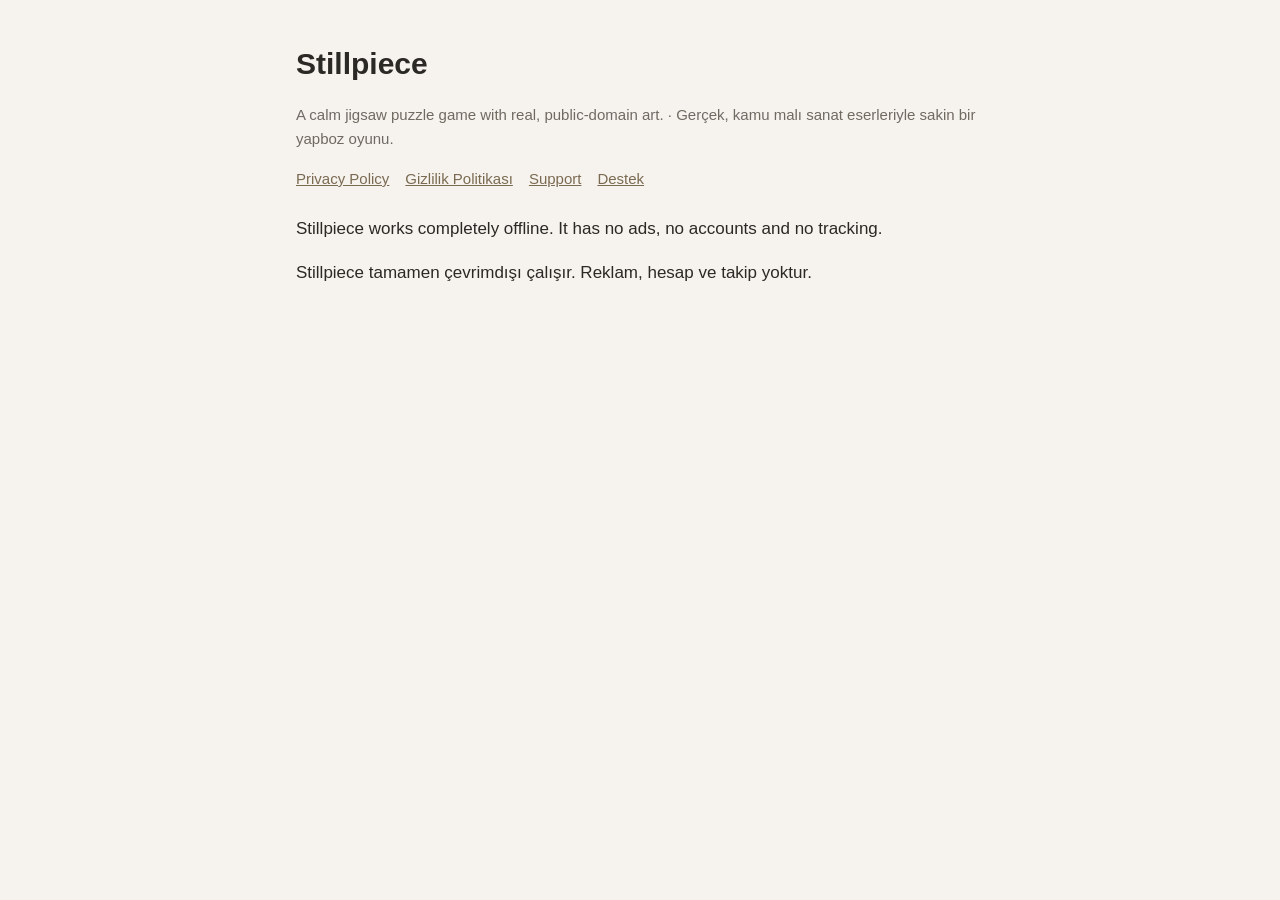
==== index.html @ 2fc926c3 "Gizlilik politikası ve destek sayfası Co-Authored-By: Claude Opus 5.5 <noreply@anthropic.com> Claude" ====
<!doctype html>
<html lang="en">
<head>
<meta charset="utf-8">
<meta name="viewport" content="width=device-width, initial-scale=1">
<title>Stillpiece</title>
<link rel="stylesheet" href="style.css">
</head>
<body>
<main>
<h1>Stillpiece</h1>
<p class="muted">A calm jigsaw puzzle game with real, public-domain art. · Gerçek, kamu malı sanat eserleriyle sakin bir yapboz oyunu.</p>
<nav>
<a href="privacy.html">Privacy Policy</a>
<a href="privacy.html#tr">Gizlilik Politikası</a>
<a href="support.html">Support</a>
<a href="support.html#tr">Destek</a>
</nav>
<p>Stillpiece works completely offline. It has no ads, no accounts and no tracking.</p>
<p>Stillpiece tamamen çevrimdışı çalışır. Reklam, hesap ve takip yoktur.</p>
</main>
</body>
</html>
---- style.css ----
:root{--bg:#f6f3ee;--fg:#2b2925;--muted:#6f6a62;--line:#e0dad0;--accent:#7a6a52}
@media (prefers-color-scheme:dark){:root{--bg:#1d1c1a;--fg:#ebe6dd;--muted:#a59f94;--line:#3a3733;--accent:#c8b593}}
*{box-sizing:border-box}
body{margin:0;background:var(--bg);color:var(--fg);font:17px/1.6 -apple-system,BlinkMacSystemFont,"Segoe UI",Roboto,sans-serif}
main{max-width:720px;margin:0 auto;padding:40px 16px 64px}
h1{font-size:30px;margin:0 0 4px}
h2{font-size:20px;margin:32px 0 8px}
p,li{color:var(--fg)}
.muted{color:var(--muted);font-size:15px}
a{color:var(--accent)}
nav{display:flex;gap:16px;flex-wrap:wrap;margin:16px 0 24px;font-size:15px}
hr{border:0;border-top:1px solid var(--line);margin:48px 0}
ul{padding-left:22px}
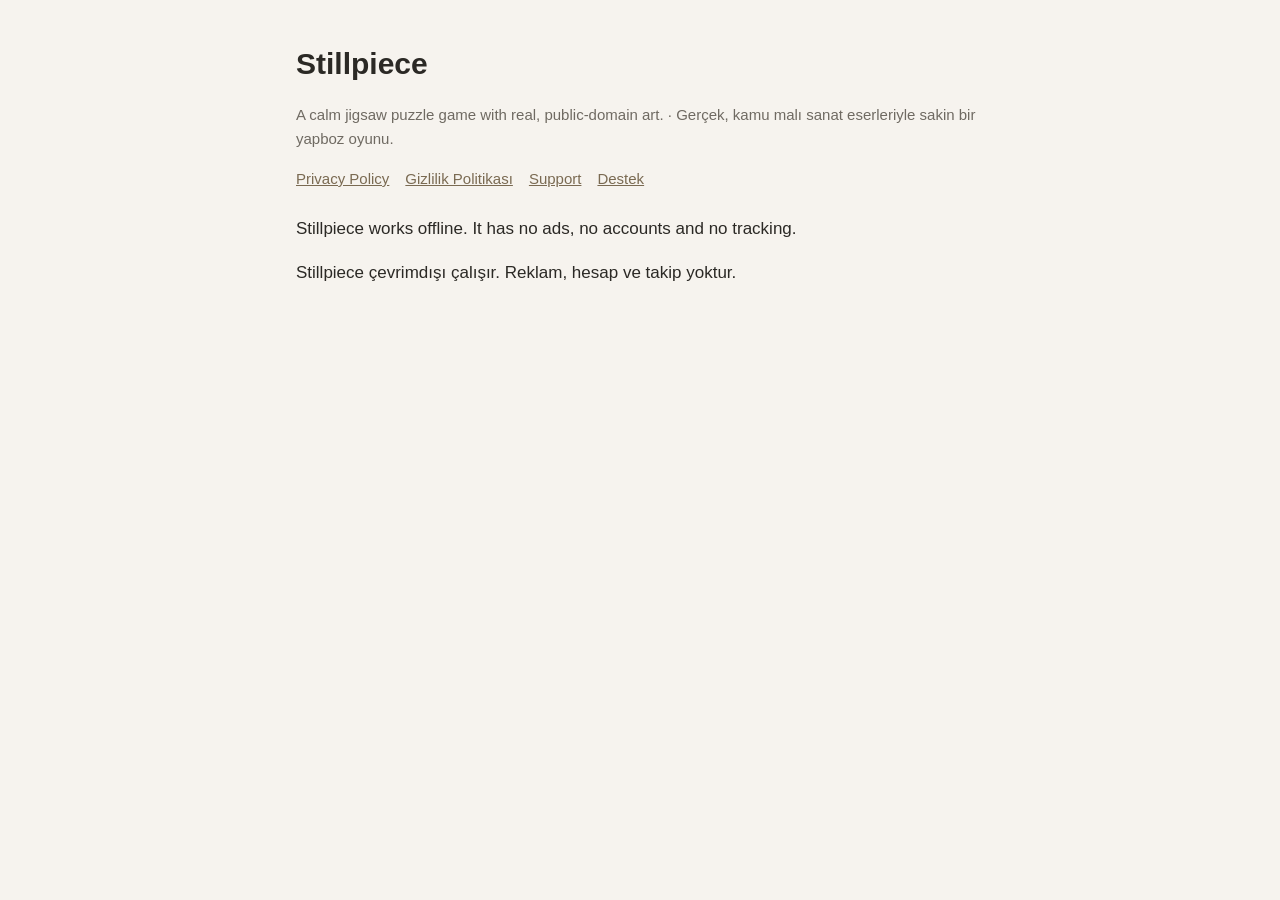
==== commit 8dd86cd6: "Gizlilik: adsız çökme raporları (Sentry), kapatılabilir Co-Authored-By: Claude Opus 5.5 <noreply@ant" ====
--- a/index.html
+++ b/index.html
@@ -16,8 +16,8 @@
 <a href="support.html">Support</a>
 <a href="support.html#tr">Destek</a>
 </nav>
-<p>Stillpiece works completely offline. It has no ads, no accounts and no tracking.</p>
-<p>Stillpiece tamamen çevrimdışı çalışır. Reklam, hesap ve takip yoktur.</p>
+<p>Stillpiece works offline. It has no ads, no accounts and no tracking.</p>
+<p>Stillpiece çevrimdışı çalışır. Reklam, hesap ve takip yoktur.</p>
 </main>
 </body>
 </html>
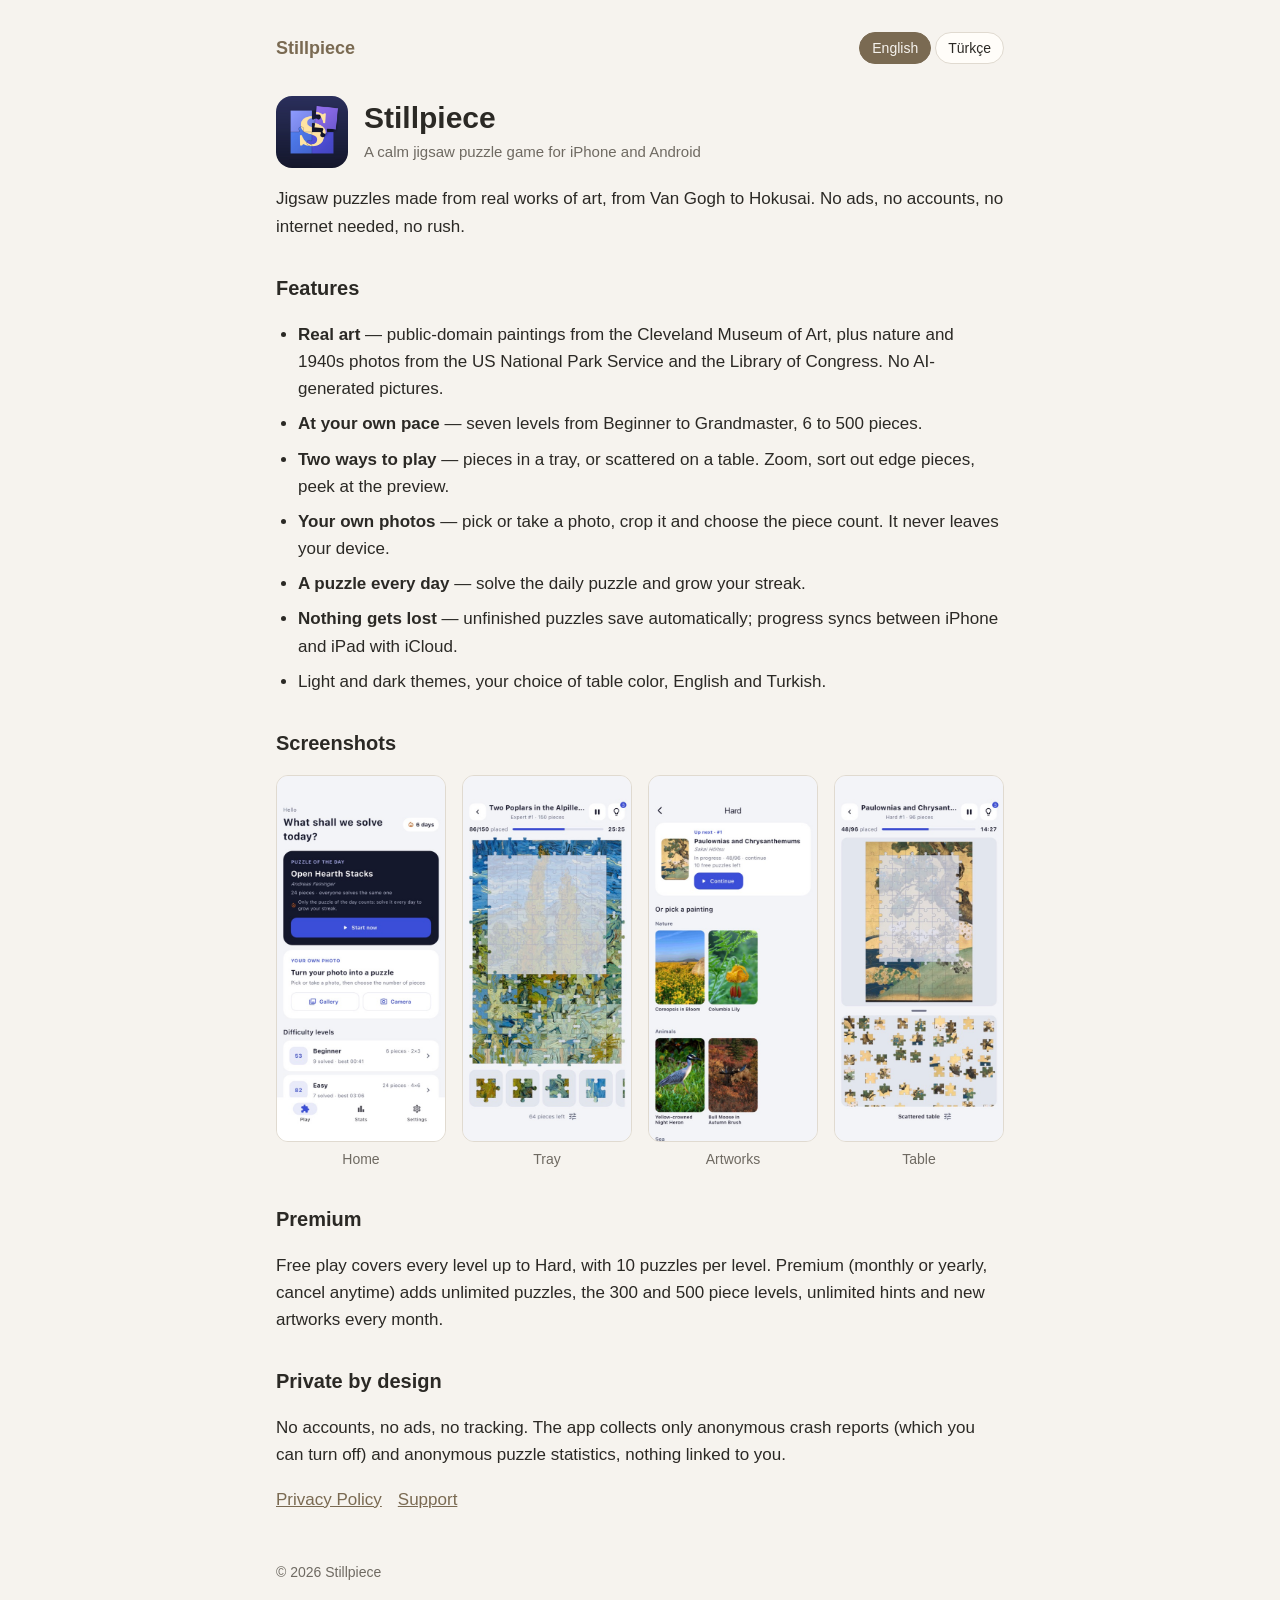
==== commit 83eaaa3f: "Tanıtım sayfası; gizlilik ve destek İngilizce/Türkçe ayrı sayfalar; eser kaynağı düzeltildi; depo ad" ====
--- a/index.html
+++ b/index.html
@@ -4,20 +4,93 @@
 <meta charset="utf-8">
 <meta name="viewport" content="width=device-width, initial-scale=1">
 <title>Stillpiece</title>
+<meta name="description" content="Stillpiece — a calm jigsaw puzzle game with real, public-domain art for iPhone and Android. No ads, no accounts, works offline.">
+<link rel="icon" href="img/icon.jpg">
 <link rel="stylesheet" href="style.css">
 </head>
 <body>
 <main>
-<h1>Stillpiece</h1>
-<p class="muted">A calm jigsaw puzzle game with real, public-domain art. · Gerçek, kamu malı sanat eserleriyle sakin bir yapboz oyunu.</p>
-<nav>
-<a href="privacy.html">Privacy Policy</a>
-<a href="privacy.html#tr">Gizlilik Politikası</a>
-<a href="support.html">Support</a>
-<a href="support.html#tr">Destek</a>
-</nav>
-<p>Stillpiece works offline. It has no ads, no accounts and no tracking.</p>
-<p>Stillpiece çevrimdışı çalışır. Reklam, hesap ve takip yoktur.</p>
+<header class="top">
+  <a class="brand" href="index.html">Stillpiece</a>
+  <div class="lang" role="group" aria-label="Language / Dil">
+    <button type="button" data-set="en" aria-pressed="true">English</button>
+    <button type="button" data-set="tr" aria-pressed="false">Türkçe</button>
+  </div>
+</header>
+
+<div class="hero">
+  <img src="img/icon.jpg" alt="" width="72" height="72">
+  <div>
+    <h1>Stillpiece</h1>
+    <p class="meta" data-l="en">A calm jigsaw puzzle game for iPhone and Android</p>
+    <p class="meta" data-l="tr" hidden>iPhone ve Android için sakin bir yapboz oyunu</p>
+  </div>
+</div>
+
+<p data-l="en">Jigsaw puzzles made from real works of art, from Van Gogh to Hokusai. No ads, no accounts, no internet needed, no rush.</p>
+<p data-l="tr" hidden>Van Gogh'dan Hokusai'ye gerçek sanat eserlerinden yapbozlar. Reklam yok, hesap yok, internet gerekmez, acele yok.</p>
+
+<h2 data-l="en">Features</h2><h2 data-l="tr" hidden>Özellikler</h2>
+<ul class="features" data-l="en">
+  <li><b>Real art</b> — public-domain paintings from the Cleveland Museum of Art, plus nature and 1940s photos from the US National Park Service and the Library of Congress. No AI-generated pictures.</li>
+  <li><b>At your own pace</b> — seven levels from Beginner to Grandmaster, 6 to 500 pieces.</li>
+  <li><b>Two ways to play</b> — pieces in a tray, or scattered on a table. Zoom, sort out edge pieces, peek at the preview.</li>
+  <li><b>Your own photos</b> — pick or take a photo, crop it and choose the piece count. It never leaves your device.</li>
+  <li><b>A puzzle every day</b> — solve the daily puzzle and grow your streak.</li>
+  <li><b>Nothing gets lost</b> — unfinished puzzles save automatically; progress syncs between iPhone and iPad with iCloud.</li>
+  <li>Light and dark themes, your choice of table color, English and Turkish.</li>
+</ul>
+<ul class="features" data-l="tr" hidden>
+  <li><b>Gerçek eserler</b> — Cleveland Museum of Art'ın kamu malı tabloları; ABD Milli Parklar Servisi ve Library of Congress'ten doğa ve 1940'lar fotoğrafları. Yapay zekâyla üretilmiş görsel yok.</li>
+  <li><b>Kendi hızında</b> — Başlangıç'tan Büyük Usta'ya yedi seviye, 6'dan 500 parçaya.</li>
+  <li><b>İki oyun biçimi</b> — parçalar tepside ya da masaya dağılmış. Yakınlaştır, kenar parçalarını ayır, önizlemeye bak.</li>
+  <li><b>Kendi fotoğrafların</b> — bir fotoğraf seç ya da çek, kırp, parça sayısını belirle. Fotoğraf cihazından çıkmaz.</li>
+  <li><b>Her gün bir yapboz</b> — günün yapbozunu çöz, art arda günlerle serini büyüt.</li>
+  <li><b>Hiçbir şey kaybolmaz</b> — yarım kalan yapboz otomatik kaydedilir; ilerleme iPhone ve iPad arasında iCloud ile eşitlenir.</li>
+  <li>Açık ve koyu tema, masa rengi seçimi, Türkçe ve İngilizce.</li>
+</ul>
+
+<h2 data-l="en">Screenshots</h2><h2 data-l="tr" hidden>Ekran görüntüleri</h2>
+<ul class="shots" id="shots"></ul>
+
+<h2 data-l="en">Premium</h2><h2 data-l="tr" hidden>Premium</h2>
+<p data-l="en">Free play covers every level up to Hard, with 10 puzzles per level. Premium (monthly or yearly, cancel anytime) adds unlimited puzzles, the 300 and 500 piece levels, unlimited hints and new artworks every month.</p>
+<p data-l="tr" hidden>Ücretsiz sürümde Zor'a kadar her seviyede 10 yapboz vardır. Premium (aylık ya da yıllık, istediğin zaman iptal) sınırsız yapboz, 300 ve 500 parçalı seviyeler, sınırsız ipucu ve her ay yeni eserler getirir.</p>
+
+<h2 data-l="en">Private by design</h2><h2 data-l="tr" hidden>Gizlilik öncelikli</h2>
+<p data-l="en">No accounts, no ads, no tracking. The app collects only anonymous crash reports (which you can turn off) and anonymous puzzle statistics, nothing linked to you.</p>
+<p data-l="tr" hidden>Hesap yok, reklam yok, takip yok. Uygulama yalnızca adsız çökme raporları (kapatılabilir) ve adsız yapboz istatistikleri toplar; hiçbiri seninle ilişkilendirilmez.</p>
+
+<ul class="links">
+  <li><a href="privacy.html" data-l="en">Privacy Policy</a><a href="privacy-tr.html" data-l="tr" hidden>Gizlilik Politikası</a></li>
+  <li><a href="support.html" data-l="en">Support</a><a href="support-tr.html" data-l="tr" hidden>Destek</a></li>
+</ul>
+<footer>© 2026 Stillpiece</footer>
 </main>
+<script>
+(function () {
+  var shots = [
+    ["1_home", "Home", "Ana sayfa"], ["2_tray", "Tray", "Tepsi"],
+    ["3_art_list", "Artworks", "Eserler"], ["4_table", "Table", "Masa"]
+  ];
+  function saved() { try { return localStorage.getItem("lang"); } catch (e) { return null; } }
+  function pick() {
+    var q = /[?&]lang=(en|tr)/.exec(location.search);
+    return (q && q[1]) || saved() || ((navigator.language || "").slice(0, 2) === "tr" ? "tr" : "en");
+  }
+  function apply(l) {
+    document.documentElement.lang = l;
+    document.querySelectorAll("[data-l]").forEach(function (e) { e.hidden = e.getAttribute("data-l") !== l; });
+    document.querySelectorAll("[data-set]").forEach(function (b) { b.setAttribute("aria-pressed", b.dataset.set === l); });
+    document.getElementById("shots").innerHTML = shots.map(function (s) {
+      var c = l === "tr" ? s[2] : s[1];
+      return '<li><figure><img loading="lazy" src="img/' + l + "/" + s[0] + '.jpg" alt="Stillpiece — ' + c + '"><figcaption>' + c + "</figcaption></figure></li>";
+    }).join("");
+    try { localStorage.setItem("lang", l); } catch (e) {}
+  }
+  document.querySelectorAll("[data-set]").forEach(function (b) { b.addEventListener("click", function () { apply(b.dataset.set); }); });
+  apply(pick());
+})();
+</script>
 </body>
 </html>
--- a/style.css
+++ b/style.css
@@ -1,13 +1,31 @@
-:root{--bg:#f6f3ee;--fg:#2b2925;--muted:#6f6a62;--line:#e0dad0;--accent:#7a6a52}
-@media (prefers-color-scheme:dark){:root{--bg:#1d1c1a;--fg:#ebe6dd;--muted:#a59f94;--line:#3a3733;--accent:#c8b593}}
+:root{--bg:#f6f3ee;--surface:#fffdf9;--fg:#2b2925;--muted:#6f6a62;--line:#e0dad0;--accent:#7a6a52;color-scheme:light dark}
+@media (prefers-color-scheme:dark){:root{--bg:#1d1c1a;--surface:#262421;--fg:#ebe6dd;--muted:#a59f94;--line:#3a3733;--accent:#c8b593}}
 *{box-sizing:border-box}
 body{margin:0;background:var(--bg);color:var(--fg);font:17px/1.6 -apple-system,BlinkMacSystemFont,"Segoe UI",Roboto,sans-serif}
-main{max-width:720px;margin:0 auto;padding:40px 16px 64px}
-h1{font-size:30px;margin:0 0 4px}
+main{max-width:760px;margin:0 auto;padding:32px 16px 64px}
+h1{font-size:30px;line-height:1.2;margin:0 0 4px}
 h2{font-size:20px;margin:32px 0 8px}
 p,li{color:var(--fg)}
-.muted{color:var(--muted);font-size:15px}
+.muted,.meta{color:var(--muted);font-size:15px;margin:0}
 a{color:var(--accent)}
-nav{display:flex;gap:16px;flex-wrap:wrap;margin:16px 0 24px;font-size:15px}
 hr{border:0;border-top:1px solid var(--line);margin:48px 0}
 ul{padding-left:22px}
+footer{margin-top:48px;color:var(--muted);font-size:14px}
+
+.top{display:flex;justify-content:space-between;align-items:center;gap:12px;flex-wrap:wrap;margin-bottom:32px}
+.brand{font-weight:700;color:var(--accent);text-decoration:none;font-size:18px}
+.top nav{display:flex;gap:16px;font-size:15px}
+.top nav a{color:var(--muted)}
+.top nav a[aria-current]{color:var(--fg);font-weight:600}
+.lang{display:flex;gap:4px}
+.lang button{font:inherit;font-size:14px;padding:4px 12px;border:1px solid var(--line);background:var(--surface);color:var(--fg);border-radius:999px;cursor:pointer}
+.lang button[aria-pressed="true"]{background:var(--accent);border-color:var(--accent);color:var(--bg)}
+.hero{display:flex;align-items:center;gap:16px;margin-bottom:16px}
+.hero img{width:72px;height:72px;border-radius:16px}
+.features li{margin:8px 0}
+.shots{display:grid;grid-template-columns:repeat(auto-fill,minmax(150px,1fr));gap:16px;margin:16px 0;padding:0;list-style:none}
+.shots figure{margin:0}
+.shots img{width:100%;height:auto;border-radius:12px;border:1px solid var(--line);display:block}
+.shots figcaption{font-size:14px;color:var(--muted);margin-top:6px;text-align:center}
+.links{display:flex;gap:16px;flex-wrap:wrap;padding:0;list-style:none}
+[hidden]{display:none !important}
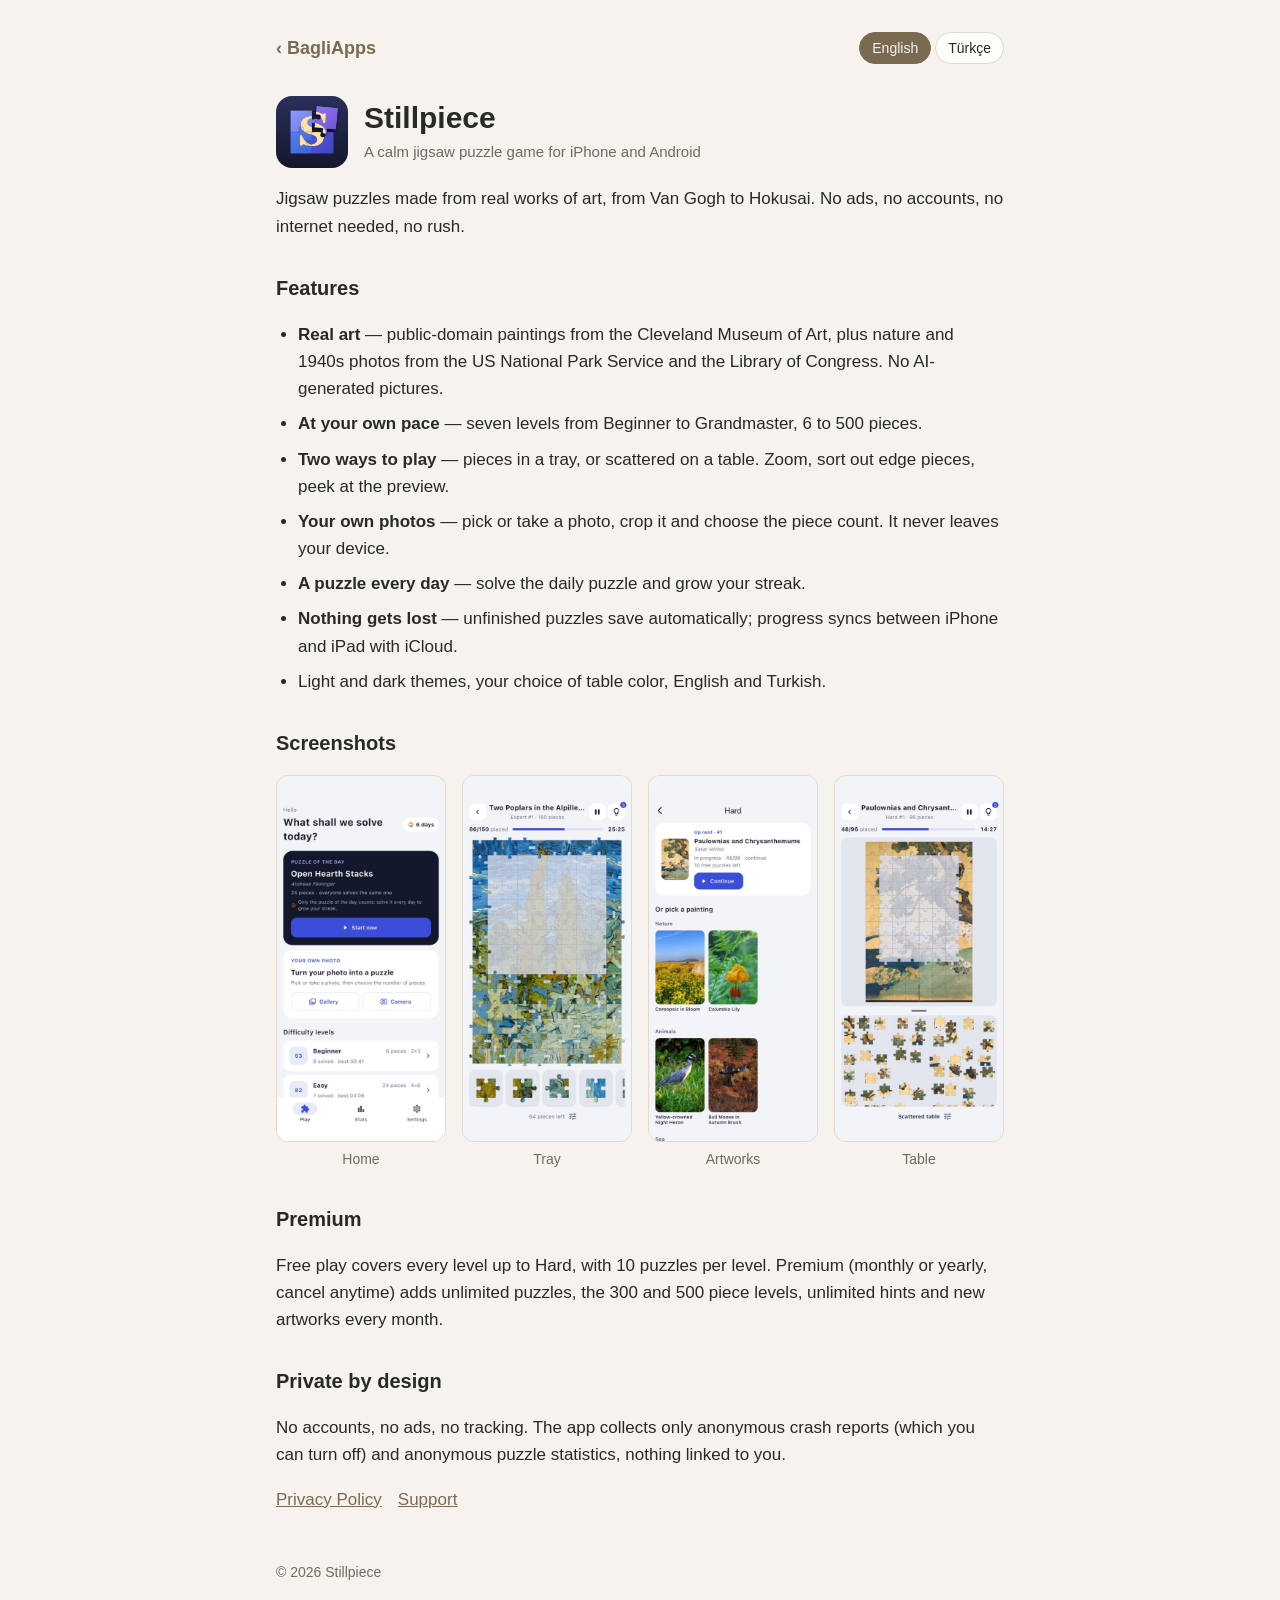
==== commit 1543d7af: "Top link to BagliApps home" ====
--- a/index.html
+++ b/index.html
@@ -11,7 +11,7 @@
 <body>
 <main>
 <header class="top">
-  <a class="brand" href="index.html">Stillpiece</a>
+  <a class="brand" href="https://bagliapps.github.io/">‹ BagliApps</a>
   <div class="lang" role="group" aria-label="Language / Dil">
     <button type="button" data-set="en" aria-pressed="true">English</button>
     <button type="button" data-set="tr" aria-pressed="false">Türkçe</button>
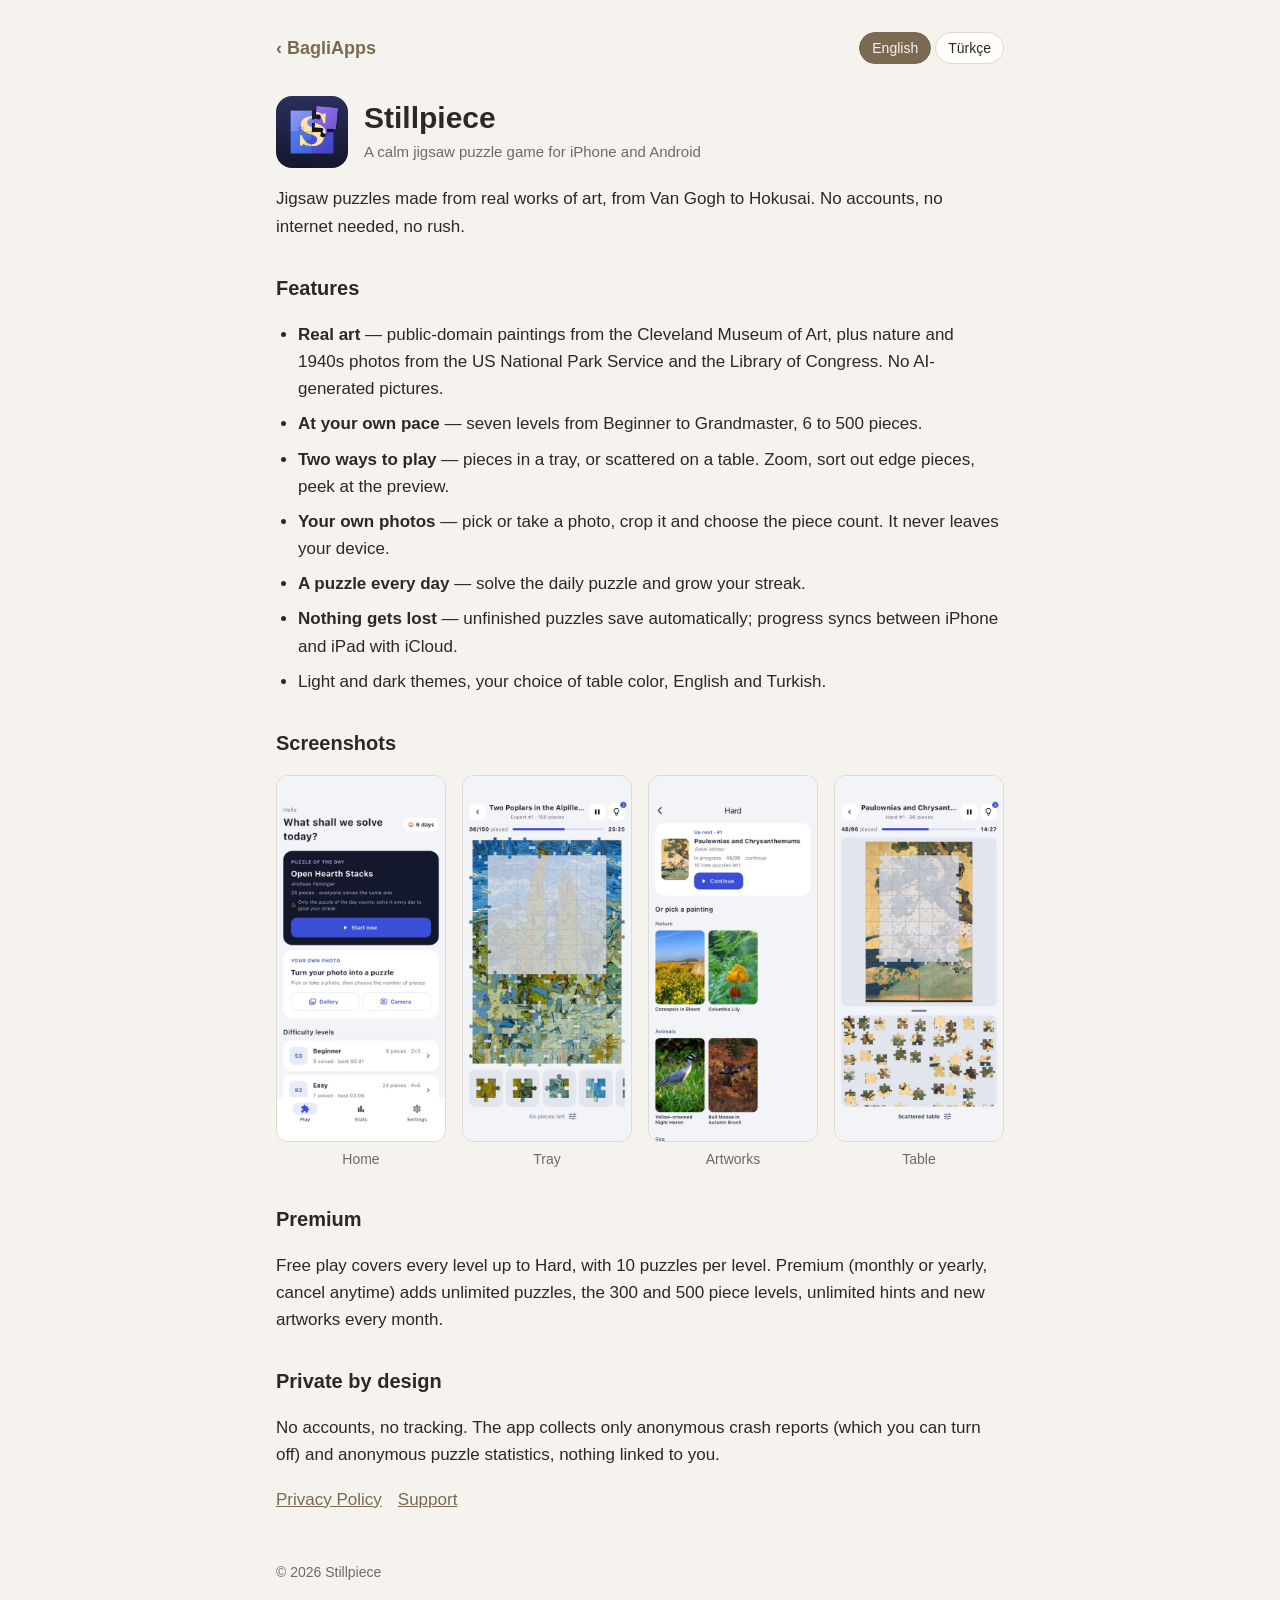
==== commit 55125e4d: "Tanıtımda "reklam yok" sözü kaldırıldı (reklam sonradan eklenebilir); gizlilik sayfası şu anki durum" ====
--- a/index.html
+++ b/index.html
@@ -4,7 +4,7 @@
 <meta charset="utf-8">
 <meta name="viewport" content="width=device-width, initial-scale=1">
 <title>Stillpiece</title>
-<meta name="description" content="Stillpiece — a calm jigsaw puzzle game with real, public-domain art for iPhone and Android. No ads, no accounts, works offline.">
+<meta name="description" content="Stillpiece — a calm jigsaw puzzle game with real, public-domain art for iPhone and Android. No accounts, works offline.">
 <link rel="icon" href="img/icon.jpg">
 <link rel="stylesheet" href="style.css">
 </head>
@@ -27,8 +27,8 @@
   </div>
 </div>
 
-<p data-l="en">Jigsaw puzzles made from real works of art, from Van Gogh to Hokusai. No ads, no accounts, no internet needed, no rush.</p>
-<p data-l="tr" hidden>Van Gogh'dan Hokusai'ye gerçek sanat eserlerinden yapbozlar. Reklam yok, hesap yok, internet gerekmez, acele yok.</p>
+<p data-l="en">Jigsaw puzzles made from real works of art, from Van Gogh to Hokusai. No accounts, no internet needed, no rush.</p>
+<p data-l="tr" hidden>Van Gogh'dan Hokusai'ye gerçek sanat eserlerinden yapbozlar. Hesap yok, internet gerekmez, acele yok.</p>
 
 <h2 data-l="en">Features</h2><h2 data-l="tr" hidden>Özellikler</h2>
 <ul class="features" data-l="en">
@@ -58,8 +58,8 @@
 <p data-l="tr" hidden>Ücretsiz sürümde Zor'a kadar her seviyede 10 yapboz vardır. Premium (aylık ya da yıllık, istediğin zaman iptal) sınırsız yapboz, 300 ve 500 parçalı seviyeler, sınırsız ipucu ve her ay yeni eserler getirir.</p>
 
 <h2 data-l="en">Private by design</h2><h2 data-l="tr" hidden>Gizlilik öncelikli</h2>
-<p data-l="en">No accounts, no ads, no tracking. The app collects only anonymous crash reports (which you can turn off) and anonymous puzzle statistics, nothing linked to you.</p>
-<p data-l="tr" hidden>Hesap yok, reklam yok, takip yok. Uygulama yalnızca adsız çökme raporları (kapatılabilir) ve adsız yapboz istatistikleri toplar; hiçbiri seninle ilişkilendirilmez.</p>
+<p data-l="en">No accounts, no tracking. The app collects only anonymous crash reports (which you can turn off) and anonymous puzzle statistics, nothing linked to you.</p>
+<p data-l="tr" hidden>Hesap yok, takip yok. Uygulama yalnızca adsız çökme raporları (kapatılabilir) ve adsız yapboz istatistikleri toplar; hiçbiri seninle ilişkilendirilmez.</p>
 
 <ul class="links">
   <li><a href="privacy.html" data-l="en">Privacy Policy</a><a href="privacy-tr.html" data-l="tr" hidden>Gizlilik Politikası</a></li>
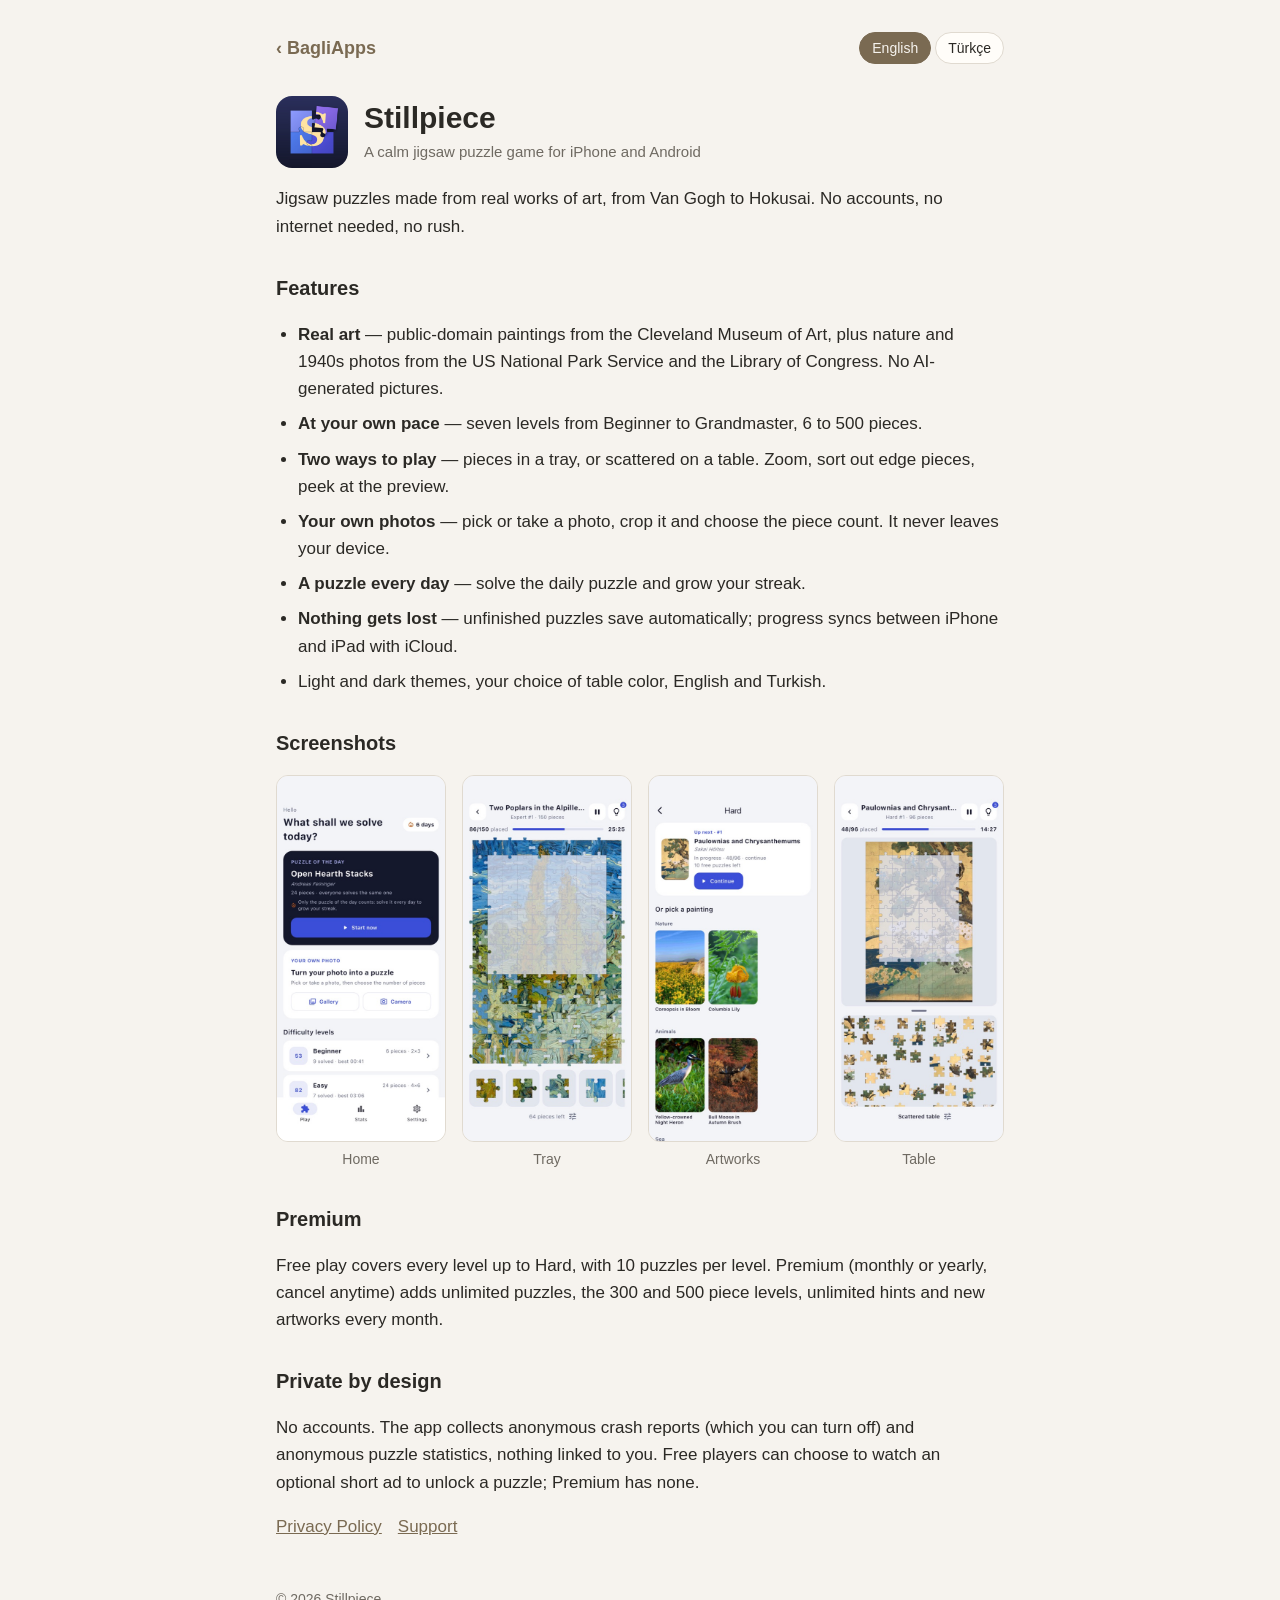
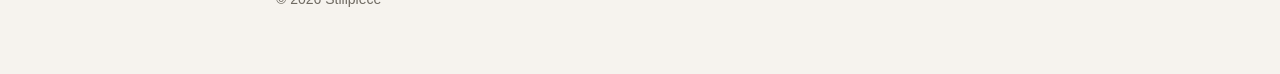
==== commit b4f6fff1: "Gizlilik: isteğe bağlı ödüllü reklam (AdMob, UMP, ATT) Co-Authored-By: Claude Sonnet 5.5 <noreply@an" ====
--- a/index.html
+++ b/index.html
@@ -58,8 +58,8 @@
 <p data-l="tr" hidden>Ücretsiz sürümde Zor'a kadar her seviyede 10 yapboz vardır. Premium (aylık ya da yıllık, istediğin zaman iptal) sınırsız yapboz, 300 ve 500 parçalı seviyeler, sınırsız ipucu ve her ay yeni eserler getirir.</p>
 
 <h2 data-l="en">Private by design</h2><h2 data-l="tr" hidden>Gizlilik öncelikli</h2>
-<p data-l="en">No accounts, no tracking. The app collects only anonymous crash reports (which you can turn off) and anonymous puzzle statistics, nothing linked to you.</p>
-<p data-l="tr" hidden>Hesap yok, takip yok. Uygulama yalnızca adsız çökme raporları (kapatılabilir) ve adsız yapboz istatistikleri toplar; hiçbiri seninle ilişkilendirilmez.</p>
+<p data-l="en">No accounts. The app collects anonymous crash reports (which you can turn off) and anonymous puzzle statistics, nothing linked to you. Free players can choose to watch an optional short ad to unlock a puzzle; Premium has none.</p>
+<p data-l="tr" hidden>Hesap yok. Uygulama adsız çökme raporları (kapatılabilir) ve adsız yapboz istatistikleri toplar; hiçbiri seninle ilişkilendirilmez. Ücretsiz oyuncular bir yapboz açmak için isteğe bağlı kısa bir reklam izleyebilir; Premium'da reklam yoktur.</p>
 
 <ul class="links">
   <li><a href="privacy.html" data-l="en">Privacy Policy</a><a href="privacy-tr.html" data-l="tr" hidden>Gizlilik Politikası</a></li>
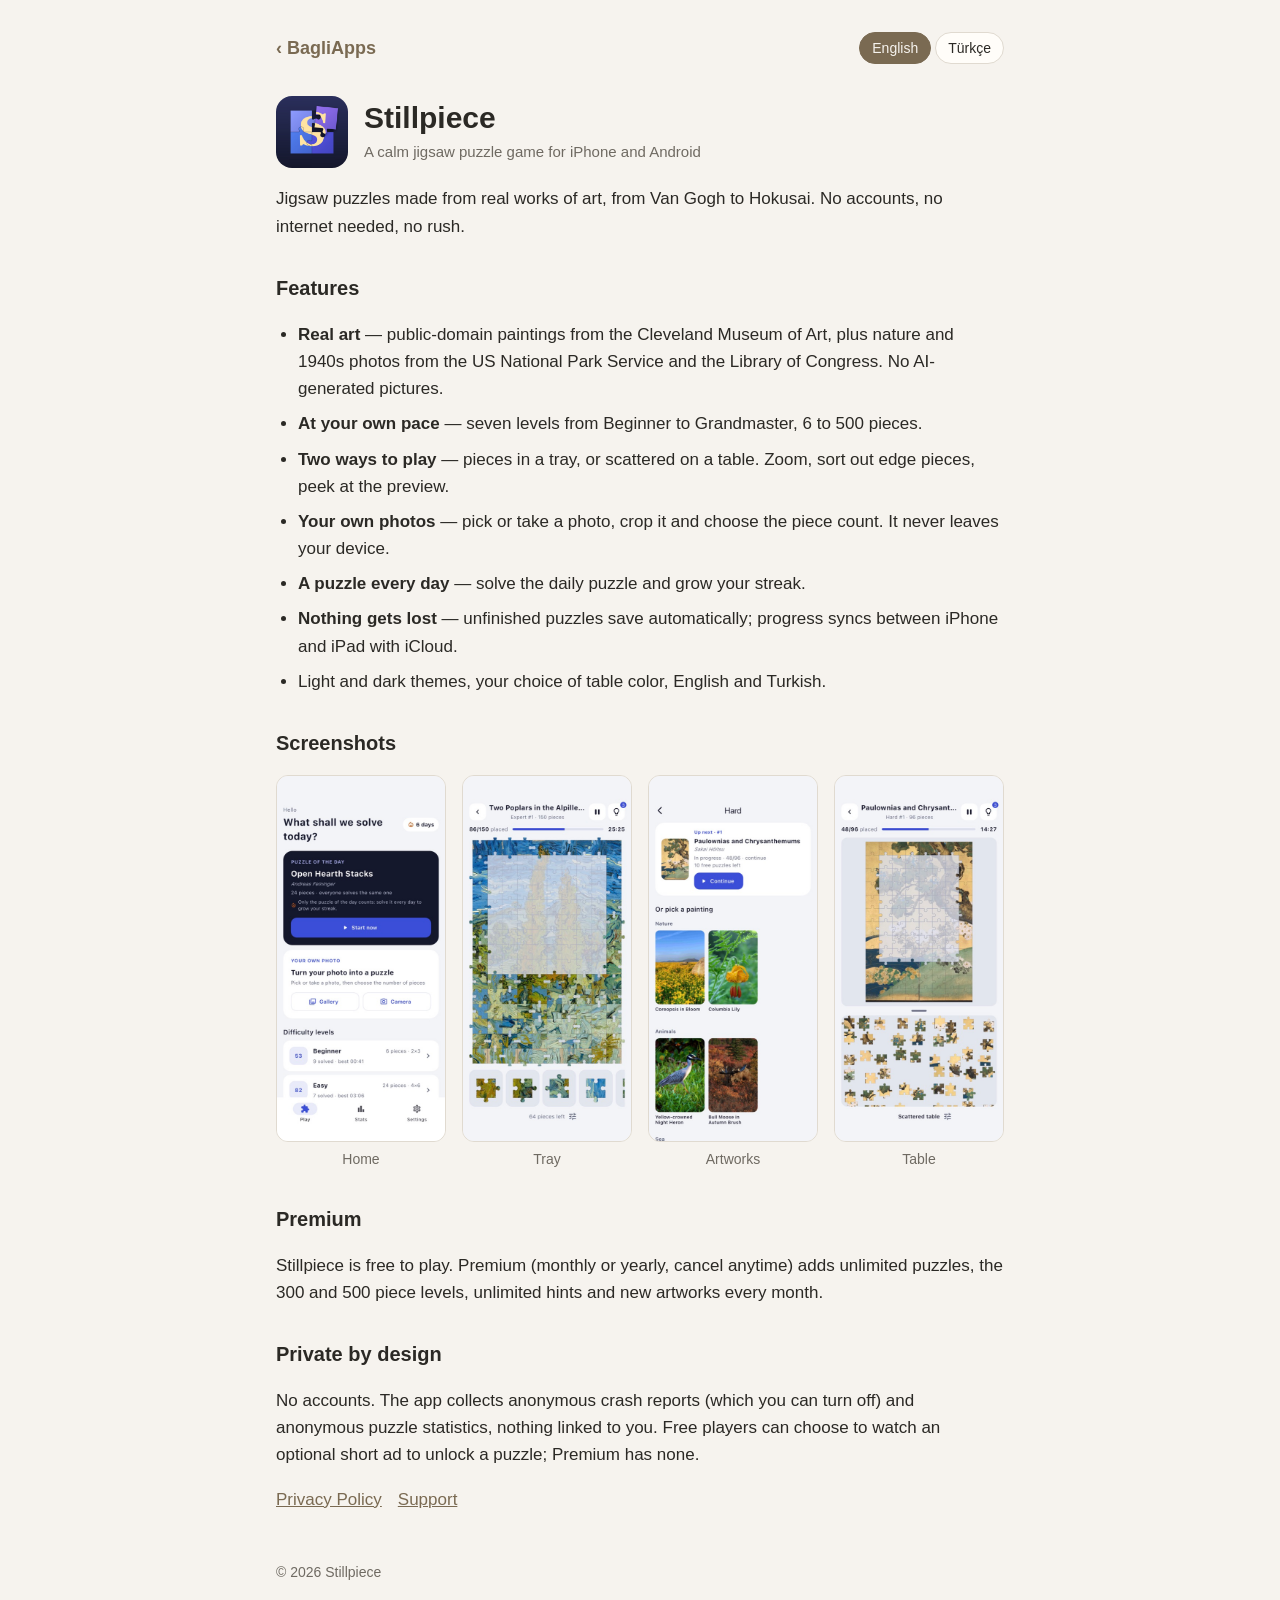
==== commit 1b0a14ae: "Ana sayfa: ücretsiz yapboz sayısı cümlesi kaldırıldı" ====
--- a/index.html
+++ b/index.html
@@ -54,8 +54,8 @@
 <ul class="shots" id="shots"></ul>
 
 <h2 data-l="en">Premium</h2><h2 data-l="tr" hidden>Premium</h2>
-<p data-l="en">Free play covers every level up to Hard, with 10 puzzles per level. Premium (monthly or yearly, cancel anytime) adds unlimited puzzles, the 300 and 500 piece levels, unlimited hints and new artworks every month.</p>
-<p data-l="tr" hidden>Ücretsiz sürümde Zor'a kadar her seviyede 10 yapboz vardır. Premium (aylık ya da yıllık, istediğin zaman iptal) sınırsız yapboz, 300 ve 500 parçalı seviyeler, sınırsız ipucu ve her ay yeni eserler getirir.</p>
+<p data-l="en">Stillpiece is free to play. Premium (monthly or yearly, cancel anytime) adds unlimited puzzles, the 300 and 500 piece levels, unlimited hints and new artworks every month.</p>
+<p data-l="tr" hidden>Stillpiece ücretsiz oynanır. Premium (aylık ya da yıllık, istediğin zaman iptal) sınırsız yapboz, 300 ve 500 parçalı seviyeler, sınırsız ipucu ve her ay yeni eserler getirir.</p>
 
 <h2 data-l="en">Private by design</h2><h2 data-l="tr" hidden>Gizlilik öncelikli</h2>
 <p data-l="en">No accounts. The app collects anonymous crash reports (which you can turn off) and anonymous puzzle statistics, nothing linked to you. Free players can choose to watch an optional short ad to unlock a puzzle; Premium has none.</p>
